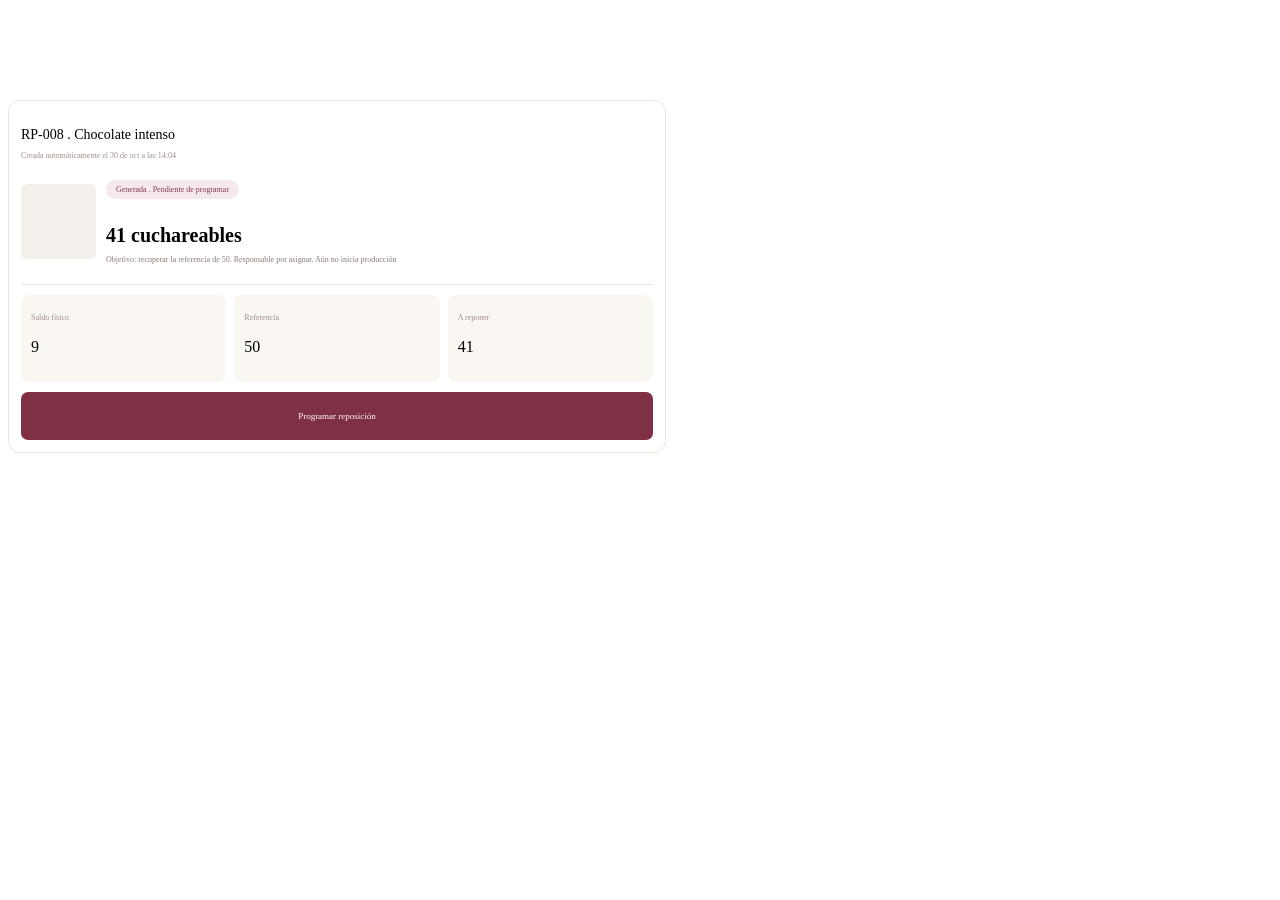
==== index.html @ 550b6b9e "Add initial HTML structure for reposición page" ====
<!DOCTYPE html>
<html lang="es">
<head>
    <meta charset="UTF-8">
    <meta name="viewport" content="width=device-width, initial-scale=1.0">
    <link rel="stylesheet" href="../styles/styles.css">
    <script src="../js/app.js" defer></script>
    <title>Reposición</title>
</head>
<body>

    <article class="reposicion">
        <h3>RP-008 . Chocolate intenso</h3>

        <p>Creada automáticamente el 30 de oct a las 14:04</p>

        <div class = "descrip">
            <div class="image_container"></div>

            <div>
                <p class="texto_englobado">
                    Generada . Pendiente de programar
                </p>

                <h1>41 cuchareables</h1>

                <p class = "texto_peque">
                    Objetivo: recuperar la referencia de 50.
                    Responsable por asignar. Aún no inicia producción
                </p>
            </div>
        </div>

        <div class = "barra_lateral">
            <div>
                <p class = "texto_peque">Saldo físico</p>
                <p>9</p>
            </div>

            <div>
                <p class = "texto_peque">Referencia</p>
                <p>50</p>
            </div>

            <div>
                <p class = "texto_peque">A reponer</p>
                <p>41</p>
            </div>
        </div>

        <div class="boton_reposicion">
            <p>Programar reposición</p>
        </div>
    </article>

</body>
</html>
---- styles/styles.css ----
.reposicion {
    background-color: white;
    border: 1px solid #eee5df;
    border-radius: 12px;
    padding: 12px;
    width: 50%;
    justify-self: center;
    margin-top: 100px;
}

.reposicion h3 {
    font-size: 14px;
    font-weight: normal;
    margin-bottom: 5px;
}

.reposicion > p {
    font-size: 8px;
    color: #a18d87;
    margin-bottom: 12px;
}

.reposicion .descrip {
    display: flex;
    align-items: center;
    gap: 10px;
    padding-bottom: 12px;
    border-bottom: 1px solid #eee5df;
}

.reposicion .image_container {
    width: 75px;
    height: 75px;
    flex-shrink: 0;
    background-color: #f3f0ec;
    border-radius: 6px;
    background-image: url(https://alessandrapenny.com/wp-content/uploads/2026/04/DSC00049-2-1-300x300.jpg);
    background-size: contain;
}

.reposicion > div:first-of-type > div:last-child {
    flex: 1;
}

.reposicion .texto_englobado {
    display: inline-block;
    background-color: #f5e9eb;
    color: #85394c;
    padding: 5px 10px;
    border-radius: 15px;
    font-size: 8px;
    margin-bottom: 8px;
}

.reposicion .descrip h1 {
    font-size: 20px;
    margin-bottom: 5px;
}

.reposicion .descrip .texto_peque {
    font-size: 8px;
    color: #8d7a74;
}

.reposicion .barra_lateral {
    display: flex;
    gap: 8px;
    margin: 10px 0;
}

.reposicion .barra_lateral div {
    flex: 1;
    background-color: #faf7f3;
    padding: 10px;
    border-radius: 8px;
}

.reposicion .barra_lateral p:first-child {
    font-size: 8px;
    color: #a18d87;
    margin-bottom: 8px;
}

.texto_peque {
    font-size: 14px;
    color: #8b354c;
}

.reposicion .boton_reposicion {
    background-color: #803044;
    color: white;
    padding: 10px;
    text-align: center;
    border-radius: 7px;
    font-size: 9px;
    cursor: pointer;
}
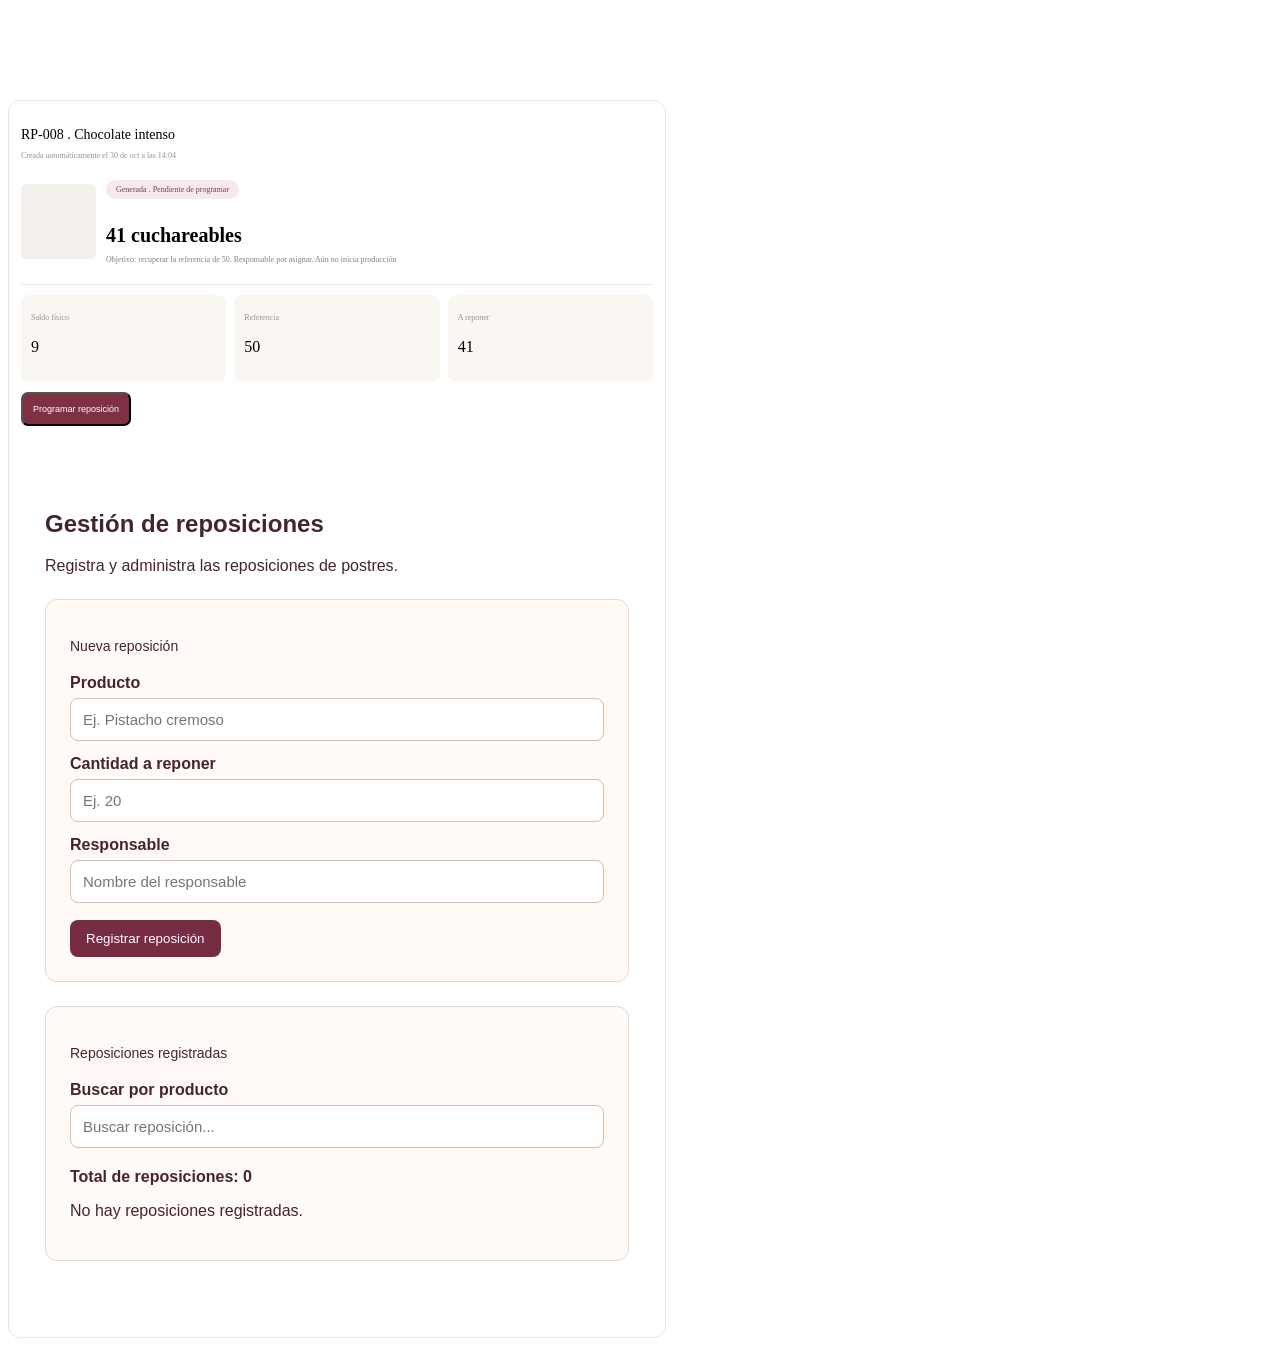
==== commit b9442c2d: "Implementar gestion de reposiciones" ====
--- a/index.html
+++ b/index.html
@@ -5,7 +5,7 @@
     <meta charset="UTF-8">
     <meta name="viewport" content="width=device-width, initial-scale=1.0">
     <link rel="stylesheet" href="../styles/styles.css">
-    <script src="../js/app.js" defer></script>
+    <script src="./js/app.js" defer></script>
     <title>Reposición</title>
 </head>
 <body>
@@ -49,9 +49,76 @@
             </div>
         </div>
 
-        <div class="boton_reposicion">
-            <p>Programar reposición</p>
-        </div>
+        <button type="button" class="boton_reposicion">
+            Programar reposición
+        </button>
+
+
+        <main class="gestion-reposiciones">
+
+            <h2>Gestión de reposiciones</h2>
+            <p>Registra y administra las reposiciones de postres.</p>
+
+            <!-- Formulario de registro -->
+            <section class="panel-gestion">
+                <h3>Nueva reposición</h3>
+
+                <form id="form-reposicion" novalidate>
+
+                    <label for="producto">Producto</label>
+                    <input
+                        type="text"
+                        id="producto"
+                        placeholder="Ej. Pistacho cremoso"
+                        required
+                    >
+                    <small id="error-producto" class="error"></small>
+
+                    <label for="cantidad">Cantidad a reponer</label>
+                    <input
+                        type="number"
+                        id="cantidad"
+                        min="1"
+                        step="1"
+                        placeholder="Ej. 20"
+                        required
+                    >
+                    <small id="error-cantidad" class="error"></small>
+
+                    <label for="responsable">Responsable</label>
+                    <input
+                        type="text"
+                        id="responsable"
+                        placeholder="Nombre del responsable"
+                        required
+                    >
+                    <small id="error-responsable" class="error"></small>
+
+                    <button type="submit">
+                        Registrar reposición
+                    </button>
+
+                </form>
+            </section>
+
+            <!-- Búsqueda y registros -->
+            <section class="panel-gestion">
+                <h3>Reposiciones registradas</h3>
+
+                <label for="buscar">Buscar por producto</label>
+                <input
+                    type="search"
+                    id="buscar"
+                    placeholder="Buscar reposición..."
+                >
+
+                <p id="contador">Total de reposiciones: 0</p>
+
+                <div id="lista-reposiciones"></div>
+            </section>
+
+        </main>
+
     </article>
 
 </body>
--- a/styles/styles.css
+++ b/styles/styles.css
@@ -94,4 +94,94 @@
     border-radius: 7px;
     font-size: 9px;
     cursor: pointer;
-}+}
+
+
+/* SEMANA 03 - Gestión de reposiciones */
+
+.gestion-reposiciones {
+    max-width: 850px;
+    margin: 40px auto;
+    padding: 24px;
+    font-family: Arial, sans-serif;
+    color: #45252c;
+}
+
+.panel-gestion {
+    background: #fffaf5;
+    border: 1px solid #e6d7d2;
+    border-radius: 12px;
+    padding: 24px;
+    margin-top: 24px;
+}
+
+.panel-gestion h3 {
+    margin-bottom: 20px;
+}
+
+.panel-gestion label {
+    display: block;
+    margin-top: 14px;
+    margin-bottom: 6px;
+    font-weight: bold;
+}
+
+.panel-gestion input {
+    width: 100%;
+    box-sizing: border-box;
+    padding: 12px;
+    border: 1px solid #d3bdb8;
+    border-radius: 8px;
+    font-size: 15px;
+}
+
+.panel-gestion button {
+    background: #762c42;
+    color: white;
+    border: none;
+    border-radius: 8px;
+    padding: 11px 16px;
+    margin: 12px 8px 0 0;
+    cursor: pointer;
+}
+
+.panel-gestion button:hover {
+    background: #552033;
+}
+
+.panel-gestion .boton-eliminar {
+    background: #a63d3d;
+}
+
+.error {
+    display: block;
+    color: #b42318;
+    font-size: 13px;
+    margin-top: 5px;
+}
+
+.tarjeta-reposicion {
+    border: 1px solid #e6d7d2;
+    border-radius: 10px;
+    padding: 16px;
+    margin-top: 16px;
+    background: white;
+}
+
+.tarjeta-reposicion h3 {
+    margin: 0 0 12px;
+}
+
+#contador {
+    font-weight: bold;
+    margin-top: 20px;
+}
+
+.boton_reposicion {
+    cursor: pointer;
+}
+
+.boton_reposicion:disabled {
+    cursor: default;
+    opacity: 0.7;
+}
